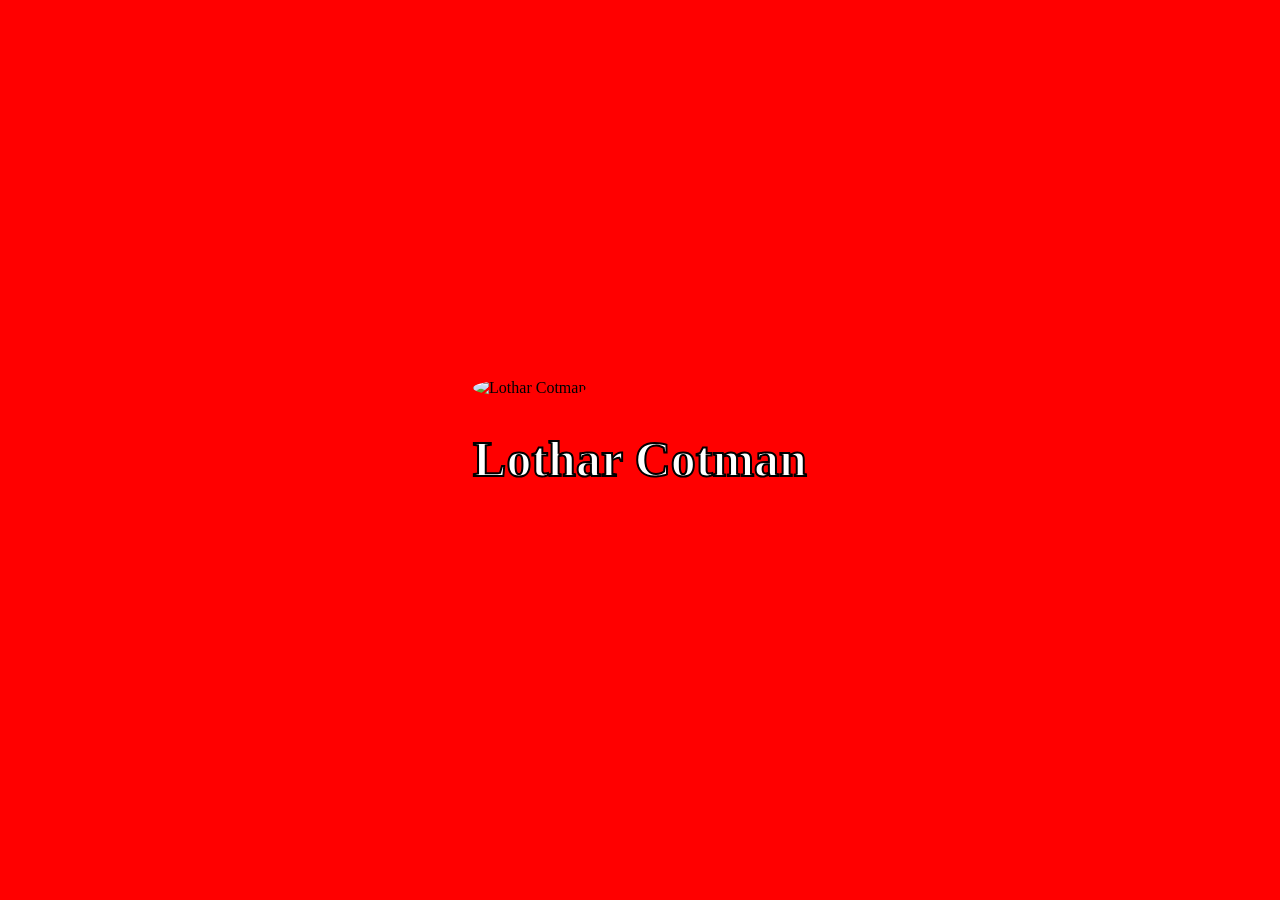
==== index.html @ 8f110e8f "Update and rename gqjgzqhgzq.html to index.html" ====
<!DOCTYPE html>
<html lang="en">
<head>
    <meta charset="UTF-8">
    <meta name="viewport" content="width=device-width, initial-scale=1.0">
    <title>Lothar Cotman</title>
    <style>
        body {
            background-color: red;
            display: flex;
            justify-content: center;
            align-items: center;
            height: 100vh;
            margin: 0;
        }
        img {
            width: 450px; /* Adjust size as needed */
            border-radius: 50%;
        }
        h1 {
            font-size: 50px;
            font-weight: bold;
            text-align: center;
            color: white;
            /* text-shadow: 1px 1px 0 black; */
            -webkit-text-stroke-color: black;
            -webkit-text-stroke-width: 2px;
        }
    </style>
</head>
<body>
    <div>
        <img src="LotharImage.jpg" alt="Lothar Cotman">
        <h1>Lothar Cotman</h1>
    </div>
</body>
</html>
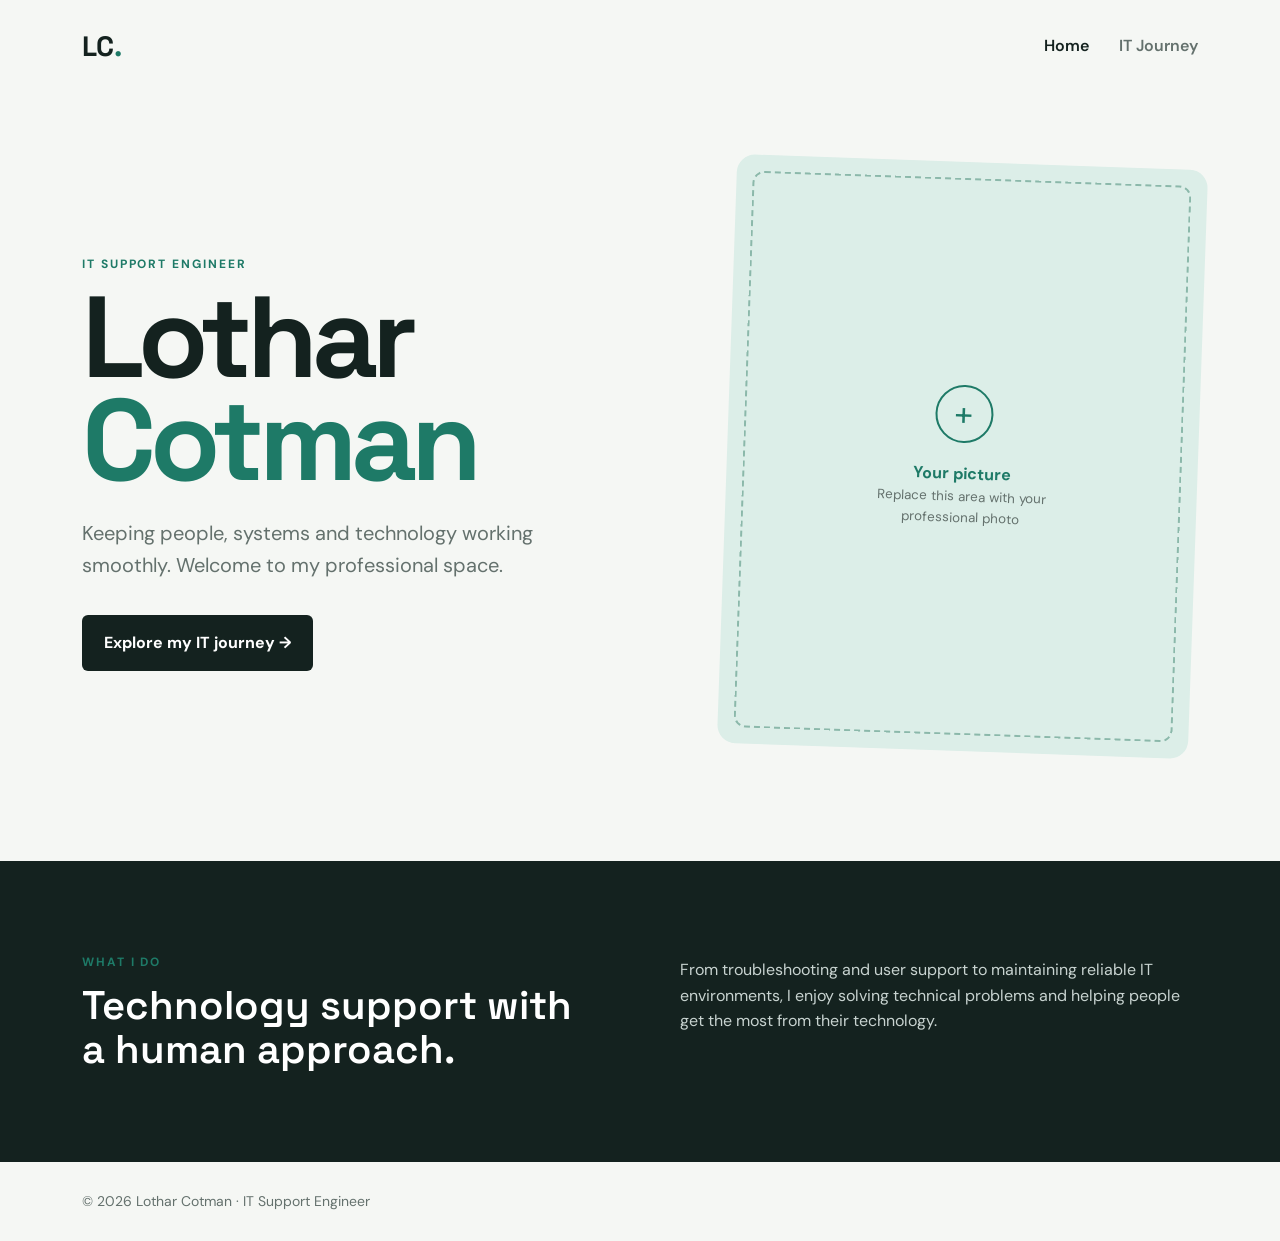
==== commit ef47ff02: "Add files via upload" ====
--- a/index.html
+++ b/index.html
@@ -1,37 +1,52 @@
-<!DOCTYPE html>
-<html lang="en">
-<head>
-    <meta charset="UTF-8">
-    <meta name="viewport" content="width=device-width, initial-scale=1.0">
-    <title>Lothar Cotman</title>
-    <style>
-        body {
-            background-color: red;
-            display: flex;
-            justify-content: center;
-            align-items: center;
-            height: 100vh;
-            margin: 0;
-        }
-        img {
-            width: 450px; /* Adjust size as needed */
-            border-radius: 50%;
-        }
-        h1 {
-            font-size: 50px;
-            font-weight: bold;
-            text-align: center;
-            color: white;
-            /* text-shadow: 1px 1px 0 black; */
-            -webkit-text-stroke-color: black;
-            -webkit-text-stroke-width: 2px;
-        }
-    </style>
-</head>
-<body>
-    <div>
-        <img src="LotharImage.jpg" alt="Lothar Cotman">
-        <h1>Lothar Cotman</h1>
-    </div>
-</body>
-</html>
+<!DOCTYPE html>
+<html lang="en">
+<head>
+  <meta charset="UTF-8">
+  <meta name="viewport" content="width=device-width, initial-scale=1.0">
+  <title>Lothar Cotman | IT Support Engineer</title>
+  <link rel="stylesheet" href="style.css">
+</head>
+<body>
+  <header class="site-header">
+    <a class="logo" href="index.html">LC<span>.</span></a>
+    <nav>
+      <a class="active" href="index.html">Home</a>
+      <a href="journey.html">IT Journey</a>
+    </nav>
+  </header>
+
+  <main class="hero">
+    <section class="hero-copy">
+      <p class="eyebrow">IT SUPPORT ENGINEER</p>
+      <h1>Lothar<br><span>Cotman</span></h1>
+      <p class="intro">
+        Keeping people, systems and technology working smoothly.
+        Welcome to my professional space.
+      </p>
+      <a class="button" href="journey.html">Explore my IT journey →</a>
+    </section>
+
+    <section class="photo-card" aria-label="Space for a profile picture">
+      <div class="photo-placeholder">
+        <div class="camera-icon">+</div>
+        <p>Your picture</p>
+        <small>Replace this area with your professional photo</small>
+      </div>
+    </section>
+  </main>
+
+  <section class="quick-intro">
+    <div>
+      <p class="eyebrow">WHAT I DO</p>
+      <h2>Technology support with a human approach.</h2>
+    </div>
+    <p>
+      From troubleshooting and user support to maintaining reliable IT
+      environments, I enjoy solving technical problems and helping people
+      get the most from their technology.
+    </p>
+  </section>
+
+  <footer>© 2026 Lothar Cotman · IT Support Engineer</footer>
+</body>
+</html>
--- a/style.css
+++ b/style.css
@@ -0,0 +1,221 @@
+@import url('https://fonts.googleapis.com/css2?family=DM+Sans:wght@400;500;600;700&family=Space+Grotesk:wght@500;600;700&display=swap');
+
+:root {
+  --bg: #f5f7f4;
+  --ink: #14221f;
+  --muted: #64716d;
+  --accent: #1e7a67;
+  --accent-light: #dceee8;
+  --card: #ffffff;
+  --line: #cbd8d3;
+}
+
+* { box-sizing: border-box; }
+
+body {
+  margin: 0;
+  background: var(--bg);
+  color: var(--ink);
+  font-family: "DM Sans", sans-serif;
+  line-height: 1.6;
+}
+
+.site-header {
+  max-width: 1180px;
+  margin: auto;
+  padding: 28px 32px;
+  display: flex;
+  justify-content: space-between;
+  align-items: center;
+}
+
+.logo {
+  color: var(--ink);
+  text-decoration: none;
+  font: 700 28px "Space Grotesk", sans-serif;
+}
+
+.logo span, h1 span { color: var(--accent); }
+
+nav { display: flex; gap: 30px; }
+nav a {
+  color: var(--muted);
+  text-decoration: none;
+  font-weight: 600;
+}
+nav a:hover, nav a.active { color: var(--ink); }
+
+.hero {
+  max-width: 1180px;
+  min-height: 690px;
+  margin: auto;
+  padding: 70px 32px 110px;
+  display: grid;
+  grid-template-columns: 1fr 0.85fr;
+  gap: 90px;
+  align-items: center;
+}
+
+.eyebrow, .tag {
+  color: var(--accent);
+  letter-spacing: .16em;
+  font-size: 12px;
+  font-weight: 700;
+}
+
+h1 {
+  margin: 10px 0 24px;
+  font: 700 clamp(64px, 9vw, 120px)/.9 "Space Grotesk", sans-serif;
+  letter-spacing: -.055em;
+}
+
+.intro {
+  max-width: 520px;
+  color: var(--muted);
+  font-size: 20px;
+  margin-bottom: 34px;
+}
+
+.button {
+  display: inline-block;
+  background: var(--ink);
+  color: white;
+  text-decoration: none;
+  padding: 15px 22px;
+  border-radius: 6px;
+  font-weight: 700;
+}
+.button:hover { background: var(--accent); }
+
+.photo-card {
+  aspect-ratio: 4/5;
+  background: var(--accent-light);
+  border-radius: 18px;
+  padding: 16px;
+  transform: rotate(2deg);
+}
+
+.photo-placeholder {
+  width: 100%;
+  height: 100%;
+  border: 2px dashed #8bb8aa;
+  border-radius: 12px;
+  display: flex;
+  flex-direction: column;
+  align-items: center;
+  justify-content: center;
+  text-align: center;
+  color: var(--accent);
+}
+
+.camera-icon {
+  width: 58px;
+  height: 58px;
+  border: 2px solid var(--accent);
+  border-radius: 50%;
+  display: grid;
+  place-items: center;
+  font-size: 34px;
+  margin-bottom: 18px;
+}
+
+.photo-placeholder p { font-weight: 700; margin: 0; }
+.photo-placeholder small { max-width: 190px; color: var(--muted); }
+
+.quick-intro {
+  background: var(--ink);
+  color: white;
+  padding: 80px max(32px, calc((100% - 1116px) / 2));
+  display: grid;
+  grid-template-columns: 1fr 1fr;
+  gap: 80px;
+}
+.quick-intro h2 {
+  font: 600 40px/1.1 "Space Grotesk", sans-serif;
+  margin: 10px 0;
+}
+.quick-intro p:last-child { color: #c8d3d0; max-width: 520px; }
+
+footer {
+  max-width: 1180px;
+  margin: auto;
+  padding: 28px 32px;
+  color: var(--muted);
+  font-size: 14px;
+}
+
+/* Journey */
+.journey-page {
+  max-width: 1000px;
+  margin: auto;
+  padding: 70px 32px 110px;
+}
+.page-heading { max-width: 760px; margin-bottom: 100px; }
+.page-heading h1 { font-size: clamp(58px, 8vw, 100px); }
+.page-heading > p:last-child { color: var(--muted); font-size: 19px; max-width: 650px; }
+
+.timeline {
+  position: relative;
+  padding: 10px 0;
+}
+.timeline::before {
+  content: "";
+  position: absolute;
+  left: 150px;
+  top: 0;
+  bottom: 0;
+  width: 2px;
+  background: var(--line);
+}
+.timeline-item {
+  position: relative;
+  display: grid;
+  grid-template-columns: 120px 60px 1fr;
+  gap: 0;
+  margin-bottom: 70px;
+}
+.year {
+  padding-top: 25px;
+  color: var(--accent);
+  font: 700 18px "Space Grotesk", sans-serif;
+  text-align: right;
+  padding-right: 28px;
+}
+.timeline-dot {
+  width: 18px;
+  height: 18px;
+  background: var(--bg);
+  border: 5px solid var(--accent);
+  border-radius: 50%;
+  margin: 26px auto 0;
+  z-index: 1;
+}
+.timeline-card {
+  background: var(--card);
+  padding: 28px 32px;
+  border-radius: 12px;
+  box-shadow: 0 8px 30px rgba(20,34,31,.06);
+}
+.timeline-card h2 {
+  margin: 4px 0 8px;
+  font: 600 28px "Space Grotesk", sans-serif;
+}
+.timeline-card p:last-child { color: var(--muted); margin-bottom: 0; }
+.timeline-card .tag { margin: 0; font-size: 10px; }
+.future .timeline-card { border: 2px dashed var(--line); background: transparent; box-shadow: none; }
+
+@media (max-width: 760px) {
+  .site-header { padding: 22px; }
+  nav { gap: 16px; font-size: 14px; }
+  .hero { padding: 45px 22px 75px; grid-template-columns: 1fr; gap: 45px; }
+  .photo-card { max-width: 430px; width: 100%; margin: auto; }
+  .quick-intro { padding: 60px 22px; grid-template-columns: 1fr; gap: 25px; }
+  footer { padding: 24px 22px; }
+  .journey-page { padding: 45px 22px 75px; }
+  .page-heading { margin-bottom: 60px; }
+  .timeline::before { left: 10px; }
+  .timeline-item { grid-template-columns: 35px 1fr; }
+  .year { grid-column: 2; grid-row: 1; text-align: left; padding: 0 0 8px; }
+  .timeline-dot { grid-column: 1; grid-row: 2; margin: 30px auto 0; }
+  .timeline-card { grid-column: 2; grid-row: 2; padding: 24px; }
+}
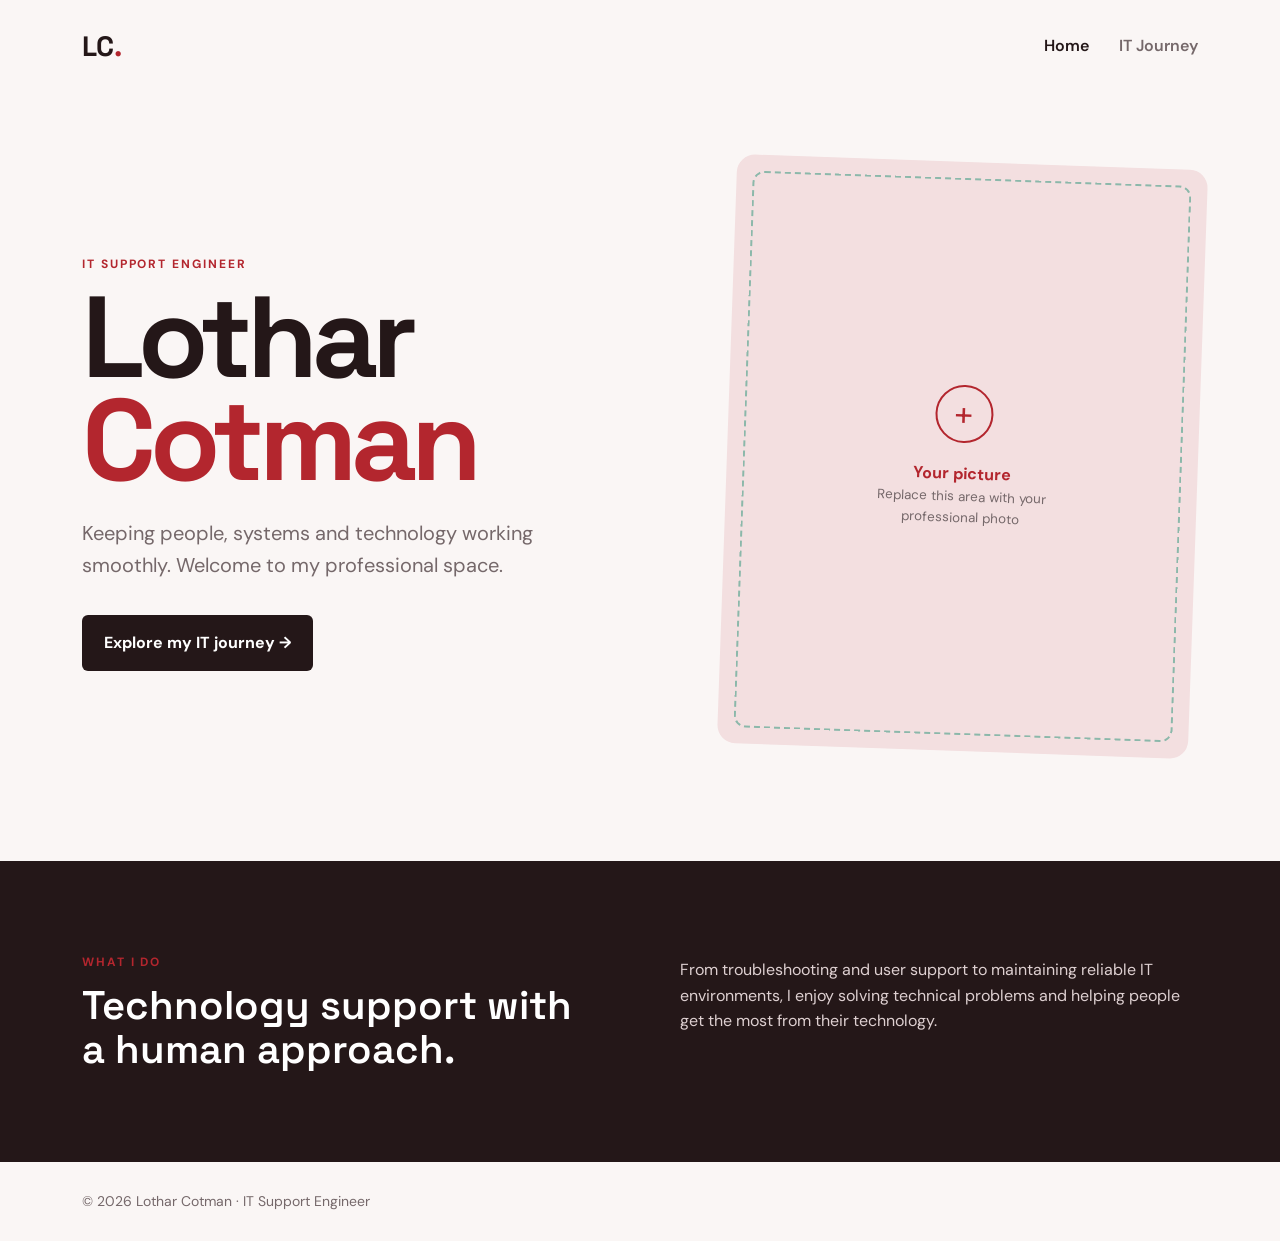
==== commit 0710eaea: "Update index.html" ====
--- a/index.html
+++ b/index.html
@@ -3,7 +3,7 @@
 <head>
   <meta charset="UTF-8">
   <meta name="viewport" content="width=device-width, initial-scale=1.0">
-  <title>Lothar Cotman | IT Support Engineer</title>
+  <title>Lothar Cotman | IT Support Engineerrrrrrr</title>
   <link rel="stylesheet" href="style.css">
 </head>
 <body>
--- a/style.css
+++ b/style.css
@@ -1,13 +1,13 @@
 @import url('https://fonts.googleapis.com/css2?family=DM+Sans:wght@400;500;600;700&family=Space+Grotesk:wght@500;600;700&display=swap');
 
 :root {
-  --bg: #f5f7f4;
-  --ink: #14221f;
-  --muted: #64716d;
-  --accent: #1e7a67;
-  --accent-light: #dceee8;
+  --bg: #faf6f5;
+  --ink: #241718;
+  --muted: #75686a;
+  --accent: #b3262e;
+  --accent-light: #f3dfe0;
   --card: #ffffff;
-  --line: #cbd8d3;
+  --line: #dec9ca;
 }
 
 * { box-sizing: border-box; }
@@ -134,7 +134,7 @@
   font: 600 40px/1.1 "Space Grotesk", sans-serif;
   margin: 10px 0;
 }
-.quick-intro p:last-child { color: #c8d3d0; max-width: 520px; }
+.quick-intro p:last-child { color: #ded0d1; max-width: 520px; }
 
 footer {
   max-width: 1180px;
